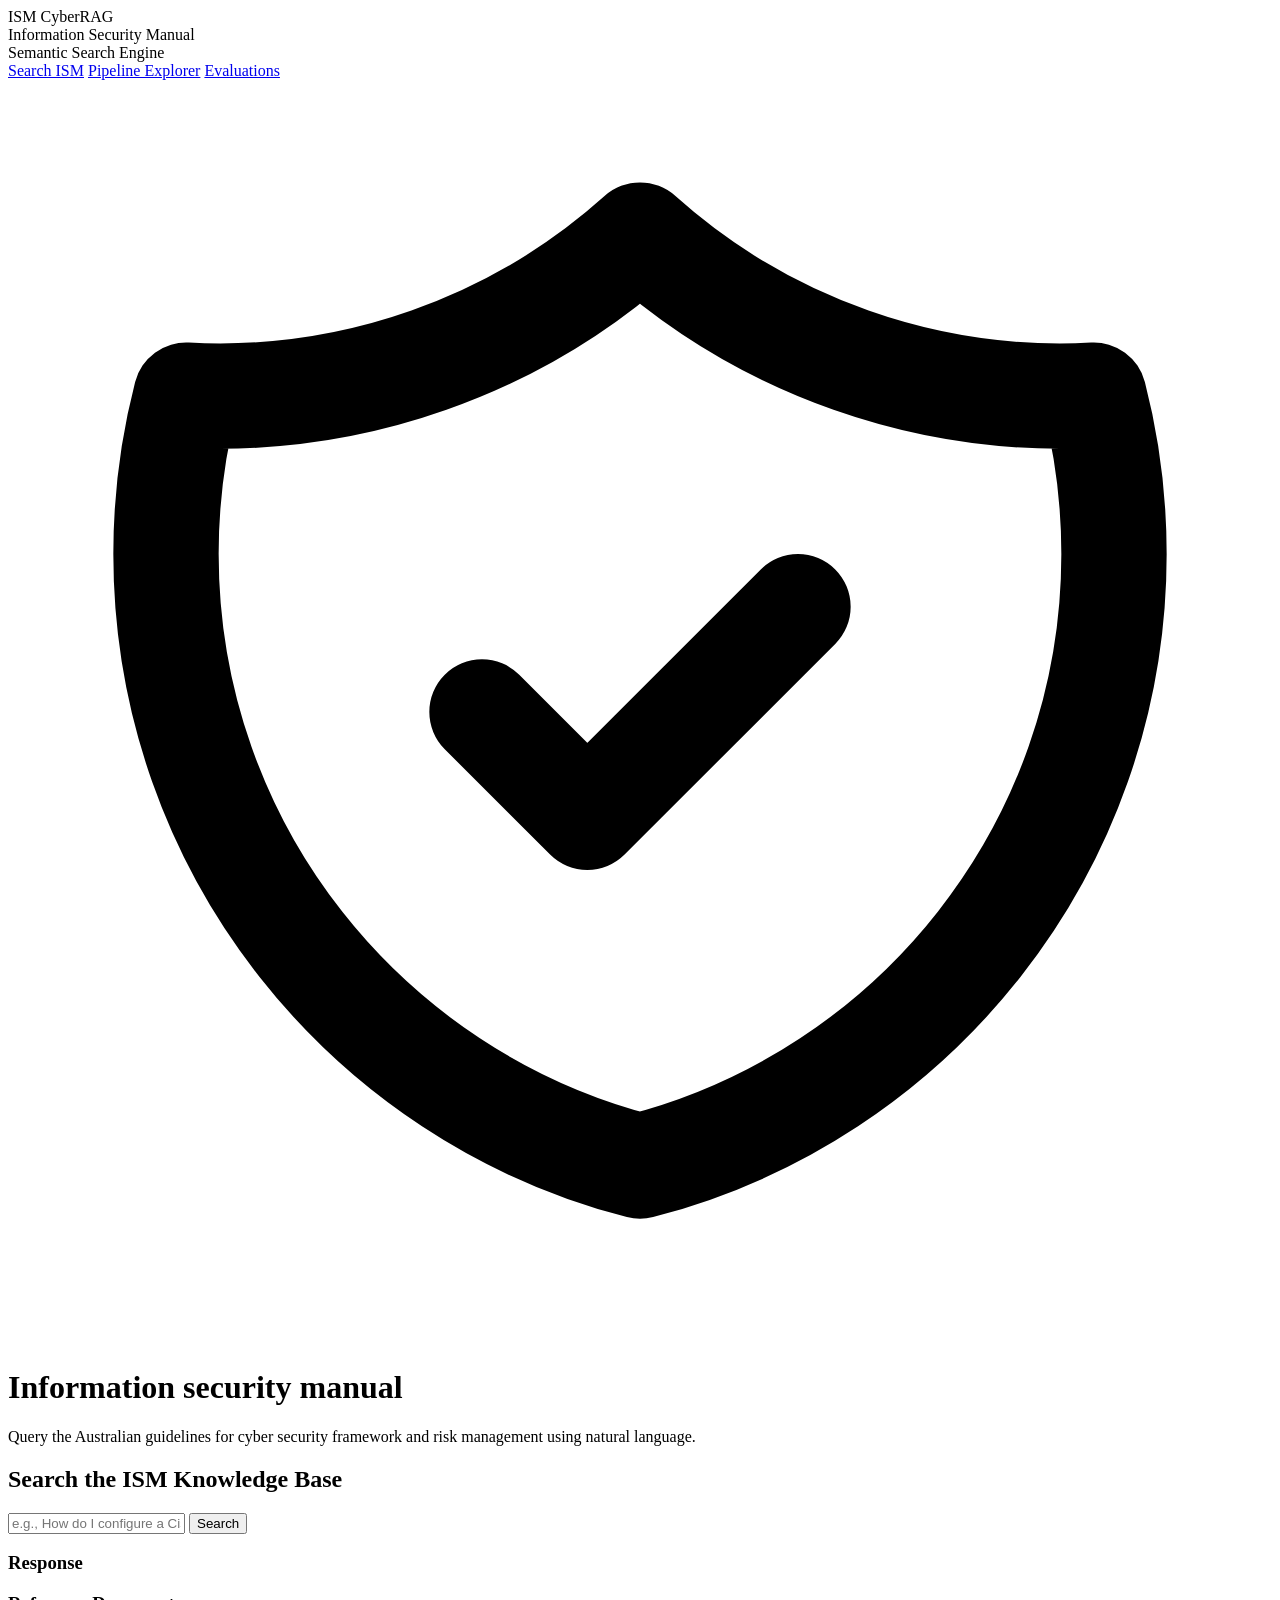
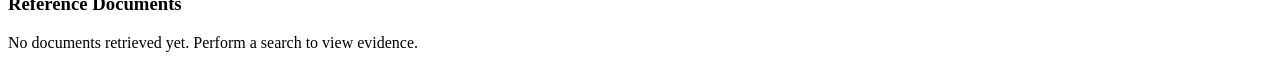
==== app/templates/index.html @ 545d27ed "feat: implement SSE pipeline explorer dashboard and enhance web app" ====
<!DOCTYPE html>
<html lang="en">
<head>
    <meta charset="UTF-8">
    <meta name="viewport" content="width=device-width, initial-scale=1.0">
    <title>Information Security Manual | ASD</title>
    <!-- Standard system fonts mapped in CSS, no external fonts required for official look -->
    <link rel="stylesheet" href="/static/style.css">
</head>
<body>
    <!-- Top Header -->
    <div class="header-container">
        <!-- Main Header -->
        <header class="main-header">
            <div class="brand-section">
                <div class="brand-title">ISM CyberRAG</div>
                <div class="brand-subtitle">Information Security Manual<br>Semantic Search Engine</div>
            </div>
            
            <nav class="main-nav">
                <a href="/" class="active">Search ISM</a>
                <a href="/pipeline">Pipeline Explorer</a>
                <a href="/evaluations">Evaluations</a>
            </nav>
        </header>
    </div>

    <!-- Hero Banner -->
    <div class="hero-banner">
        <div class="hero-content">
            <div class="hero-icon">
                <svg xmlns="http://www.w3.org/2000/svg" fill="none" viewBox="0 0 24 24" stroke="currentColor">
                  <path stroke-linecap="round" stroke-linejoin="round" stroke-width="2" d="M9 12l2 2 4-4m5.618-4.016A11.955 11.955 0 0112 2.944a11.955 11.955 0 01-8.618 3.04A12.02 12.02 0 003 9c0 5.591 3.824 10.29 9 11.622 5.176-1.332 9-6.03 9-11.622 0-1.042-.133-2.052-.382-3.016z" />
                </svg>
            </div>
            <h1>Information security manual</h1>
            <p>Query the Australian guidelines for cyber security framework and risk management using natural language.</p>
        </div>
    </div>

    <!-- Main Application Container -->
    <main class="container">
        
        <!-- Left Column: Search & Results -->
        <div class="main-content">
            <div class="search-container">
                <h2>Search the ISM Knowledge Base</h2>
                <form id="search-form" class="search-form">
                    <input type="text" id="question" class="search-input"
                           placeholder="e.g., How do I configure a Cisco ASA firewall for IPsec?"
                           autocomplete="off" required>
                    <button type="submit" id="submit-btn" class="btn-submit">
                        <span id="btn-text">Search</span>
                        <div id="loading" class="spinner"></div>
                    </button>
                </form>
            </div>

            <!-- Query Expansion Display -->
            <div id="query-expansion" class="query-expansion" style="display:none;">
                <div class="expansion-toggle" onclick="this.parentElement.classList.toggle('expanded')">
                    <span class="expansion-label">Query Expansion</span>
                    <span id="expansion-count" class="badge-count">0</span>
                    <span class="expansion-arrow">&#9662;</span>
                </div>
                <div class="expansion-body">
                    <ul id="expansion-list"></ul>
                </div>
            </div>

            <!-- Results Section -->
            <div id="answer-section" class="answer-section">
                <div id="guardrail-badge" class="guardrail-badge" style="display:none;"></div>
                <h3 class="answer-header">Response</h3>
                <div id="answer-text" class="answer-text">
                    <!-- LLM Answer goes here -->
                </div>
            </div>
        </div>

        <!-- Right Column: Citations Sidebar -->
        <aside class="sidebar">
            <h3>Reference Documents <span id="chunk-count" class="badge-count" style="display: none;">0</span></h3>
            
            <div id="citations-list" class="citations-list">
                <div class="empty-citations" id="empty-state">
                    No documents retrieved yet. Perform a search to view evidence.
                </div>
            </div>
        </aside>

    </main>

    <script>
        const form = document.getElementById('search-form');
        const questionInput = document.getElementById('question');
        const submitBtn = document.getElementById('submit-btn');
        const btnText = document.getElementById('btn-text');
        const loading = document.getElementById('loading');
        
        const answerSection = document.getElementById('answer-section');
        const answerText = document.getElementById('answer-text');
        
        const citationsList = document.getElementById('citations-list');
        const emptyState = document.getElementById('empty-state');
        const chunkCount = document.getElementById('chunk-count');
        const queryExpansion = document.getElementById('query-expansion');
        const expansionList = document.getElementById('expansion-list');
        const expansionCount = document.getElementById('expansion-count');
        const guardrailBadge = document.getElementById('guardrail-badge');

        function formatText(text) {
            if (!text) return "";
            return text.split('\n\n').map(p => {
                p = p.replace(/\*\*(.*?)\*\*/g, '<strong>$1</strong>');
                return `<p>${p}</p>`;
            }).join('');
        }

        form.addEventListener('submit', async (e) => {
            e.preventDefault();
            const question = questionInput.value.trim();
            if (!question) return;

            btnText.style.display = 'none';
            loading.style.display = 'inline-block';
            submitBtn.disabled = true;

            answerSection.style.display = 'none';
            citationsList.innerHTML = '';
            chunkCount.style.display = 'none';
            queryExpansion.style.display = 'none';
            queryExpansion.classList.remove('expanded');
            expansionList.innerHTML = '';
            guardrailBadge.style.display = 'none';

            try {
                const response = await fetch('/chat', {
                    method: 'POST',
                    headers: {'Content-Type': 'application/json'},
                    body: JSON.stringify({question: question}),
                });

                if (!response.ok) throw new Error(`Server error: ${response.status}`);
                const data = await response.json();

                // Display query expansion variants
                if (data.query_variants && data.query_variants.length > 1) {
                    expansionList.innerHTML = '';
                    data.query_variants.forEach((q, i) => {
                        const li = document.createElement('li');
                        li.textContent = q;
                        if (i === 0) li.innerHTML = `<strong>${q}</strong> <span class="tag control">original</span>`;
                        expansionList.appendChild(li);
                    });
                    expansionCount.textContent = data.query_variants.length;
                    queryExpansion.style.display = 'block';
                }

                // Display guardrail badge if blocked
                if (data.guardrail_stage) {
                    const stage = data.guardrail_stage === 'pre_filter' ? 'Pre-Filter' : 'Rerank Threshold';
                    guardrailBadge.innerHTML = `Blocked by OOS Guardrail: ${stage}`;
                    guardrailBadge.style.display = 'block';
                }

                answerText.innerHTML = formatText(data.answer);
                answerSection.style.display = 'block';

                if (data.chunks && data.chunks.length > 0) {
                    emptyState.style.display = 'none';
                    chunkCount.textContent = data.chunks.length;
                    chunkCount.style.display = 'inline-block';

                    data.chunks.forEach((chunk, i) => {
                        const card = document.createElement('div');
                        card.className = 'citation-card';

                        let tagsHtml = '';
                        if (chunk.control_id) tagsHtml += `<span class="tag control">${chunk.control_id}</span>`;
                        if (chunk.category) tagsHtml += `<span class="tag category">${chunk.category}</span>`;

                        let scoresHtml = chunk.rerank_score != null
                            ? `Rerank Score: <strong>${chunk.rerank_score.toFixed(3)}</strong>`
                            : '';

                        card.innerHTML = `
                            <div class="citation-meta">${tagsHtml}</div>
                            <div class="citation-scores">${scoresHtml}</div>
                            <div class="citation-text" title="${chunk.content}">${chunk.content}</div>
                        `;
                        citationsList.appendChild(card);
                    });
                } else {
                    citationsList.appendChild(emptyState);
                    emptyState.style.display = 'block';
                    emptyState.textContent = 'No relevant documents found.';
                }

            } catch (err) {
                answerText.innerHTML = `<p style="color:red">Failed to connect: ${err.message}</p>`;
                answerSection.style.display = 'block';
            } finally {
                btnText.style.display = 'inline-block';
                loading.style.display = 'none';
                submitBtn.disabled = false;
            }
        });
    </script>
</body>
</html>
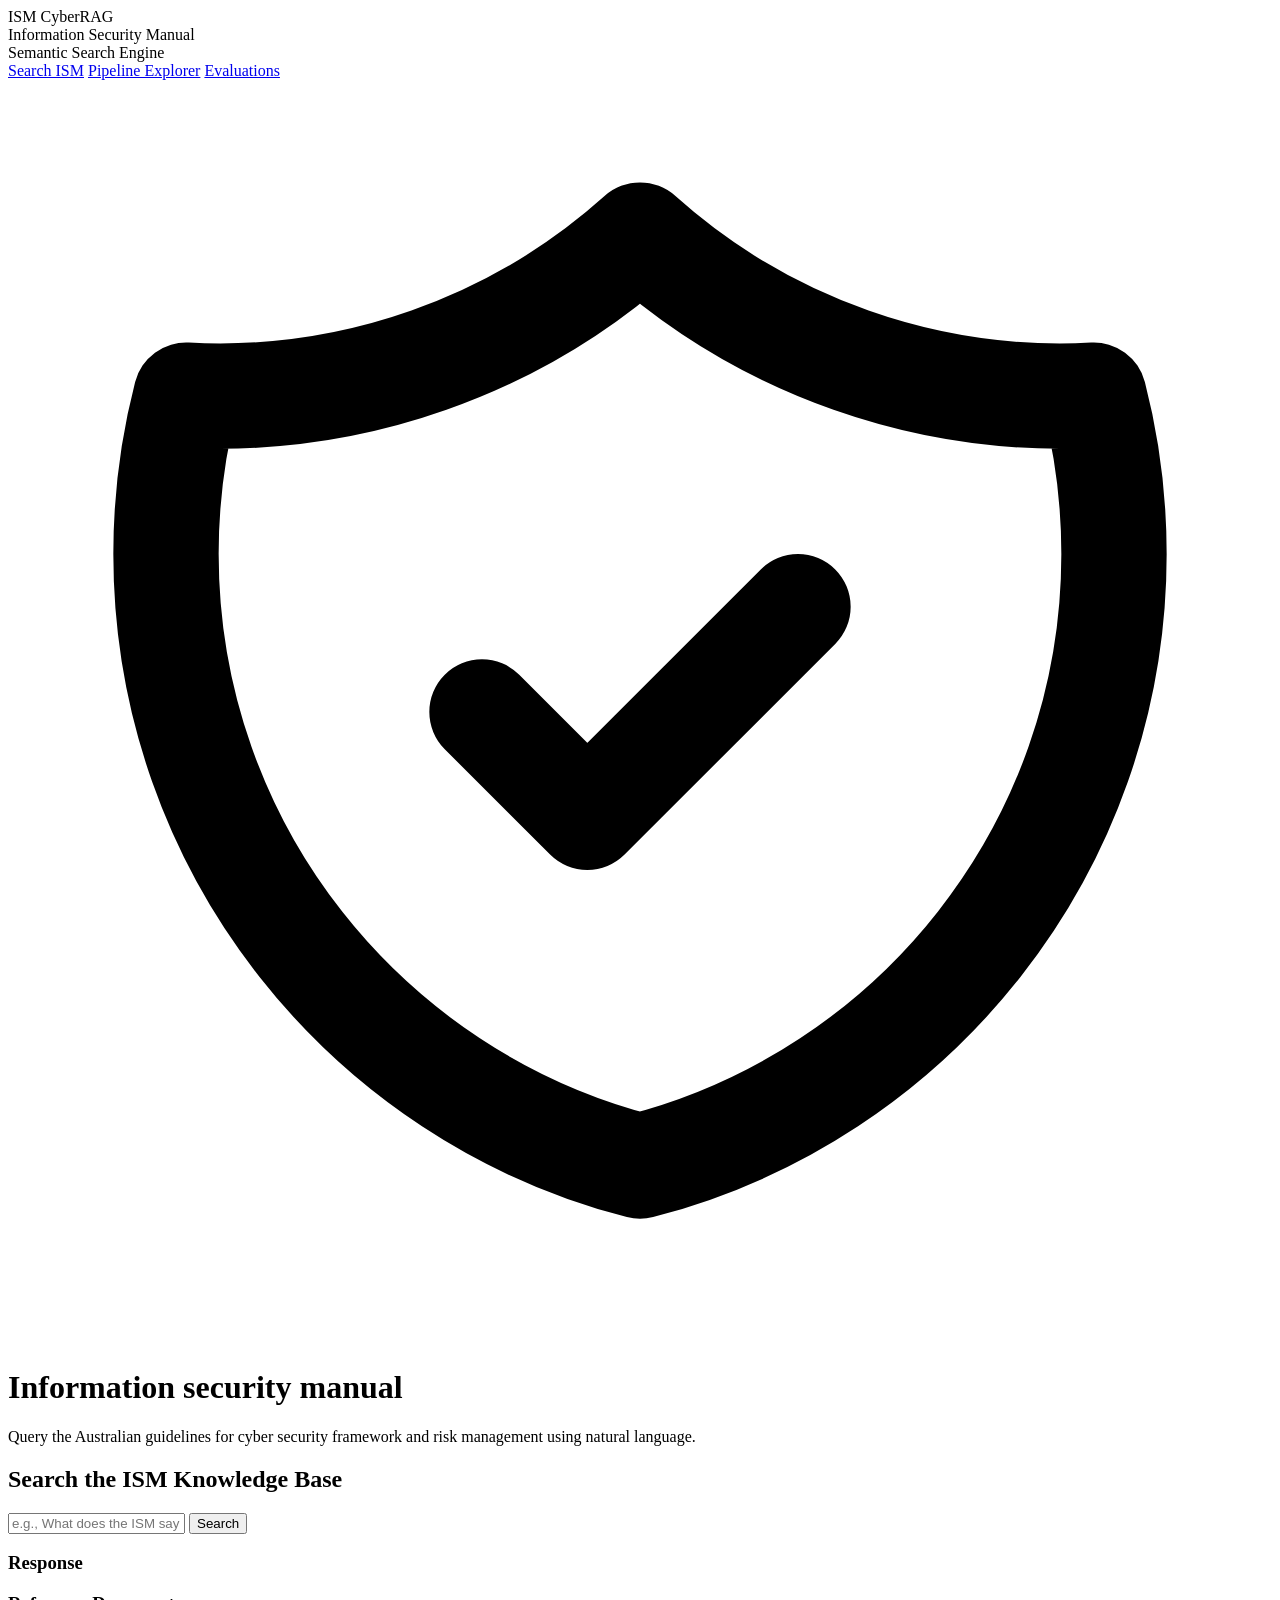
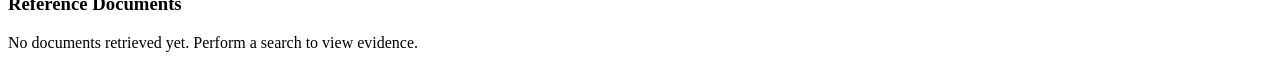
==== commit 13917bfe: "feat: cached multi-query support, web app enhancement." ====
--- a/app/templates/index.html
+++ b/app/templates/index.html
@@ -47,7 +47,7 @@
                 <h2>Search the ISM Knowledge Base</h2>
                 <form id="search-form" class="search-form">
                     <input type="text" id="question" class="search-input"
-                           placeholder="e.g., How do I configure a Cisco ASA firewall for IPsec?"
+                           placeholder="e.g., What does the ISM say about protecting data at rest?"
                            autocomplete="off" required>
                     <button type="submit" id="submit-btn" class="btn-submit">
                         <span id="btn-text">Search</span>
@@ -112,9 +112,16 @@
         function formatText(text) {
             if (!text) return "";
             return text.split('\n\n').map(p => {
+                p = escapeHtml(p);
                 p = p.replace(/\*\*(.*?)\*\*/g, '<strong>$1</strong>');
                 return `<p>${p}</p>`;
             }).join('');
+        }
+
+        function escapeHtml(text) {
+            const div = document.createElement('div');
+            div.textContent = text;
+            return div.innerHTML;
         }
 
         form.addEventListener('submit', async (e) => {
@@ -150,7 +157,17 @@
                     data.query_variants.forEach((q, i) => {
                         const li = document.createElement('li');
                         li.textContent = q;
-                        if (i === 0) li.innerHTML = `<strong>${q}</strong> <span class="tag control">original</span>`;
+                        if (i === 0) {
+                            const strong = document.createElement('strong');
+                            strong.textContent = q;
+                            const tag = document.createElement('span');
+                            tag.className = 'tag control';
+                            tag.textContent = 'original';
+                            li.textContent = '';
+                            li.appendChild(strong);
+                            li.appendChild(document.createTextNode(' '));
+                            li.appendChild(tag);
+                        }
                         expansionList.appendChild(li);
                     });
                     expansionCount.textContent = data.query_variants.length;
@@ -159,8 +176,16 @@
 
                 // Display guardrail badge if blocked
                 if (data.guardrail_stage) {
-                    const stage = data.guardrail_stage === 'pre_filter' ? 'Pre-Filter' : 'Rerank Threshold';
-                    guardrailBadge.innerHTML = `Blocked by OOS Guardrail: ${stage}`;
+                    const labels = {
+                        pre_filter: 'Pre-Filter',
+                        rerank_threshold: 'Rerank Threshold',
+                        query_specificity: 'Needs More Detail',
+                        retrieval_empty: 'Retrieval Empty',
+                        control_id_lookup: 'Control ID Lookup',
+                        error: 'Pipeline Error',
+                    };
+                    const stage = labels[data.guardrail_stage] || data.guardrail_stage;
+                    guardrailBadge.textContent = `Pipeline status: ${stage}`;
                     guardrailBadge.style.display = 'block';
                 }
 
@@ -177,8 +202,8 @@
                         card.className = 'citation-card';
 
                         let tagsHtml = '';
-                        if (chunk.control_id) tagsHtml += `<span class="tag control">${chunk.control_id}</span>`;
-                        if (chunk.category) tagsHtml += `<span class="tag category">${chunk.category}</span>`;
+                        if (chunk.control_id) tagsHtml += `<span class="tag control">${escapeHtml(chunk.control_id)}</span>`;
+                        if (chunk.category) tagsHtml += `<span class="tag category">${escapeHtml(chunk.category)}</span>`;
 
                         let scoresHtml = chunk.rerank_score != null
                             ? `Rerank Score: <strong>${chunk.rerank_score.toFixed(3)}</strong>`
@@ -187,7 +212,7 @@
                         card.innerHTML = `
                             <div class="citation-meta">${tagsHtml}</div>
                             <div class="citation-scores">${scoresHtml}</div>
-                            <div class="citation-text" title="${chunk.content}">${chunk.content}</div>
+                            <div class="citation-text" title="${escapeHtml(chunk.content || '')}">${escapeHtml(chunk.content || '')}</div>
                         `;
                         citationsList.appendChild(card);
                     });
@@ -198,7 +223,7 @@
                 }
 
             } catch (err) {
-                answerText.innerHTML = `<p style="color:red">Failed to connect: ${err.message}</p>`;
+                answerText.innerHTML = `<p style="color:red">Failed to connect: ${escapeHtml(err.message)}</p>`;
                 answerSection.style.display = 'block';
             } finally {
                 btnText.style.display = 'inline-block';
